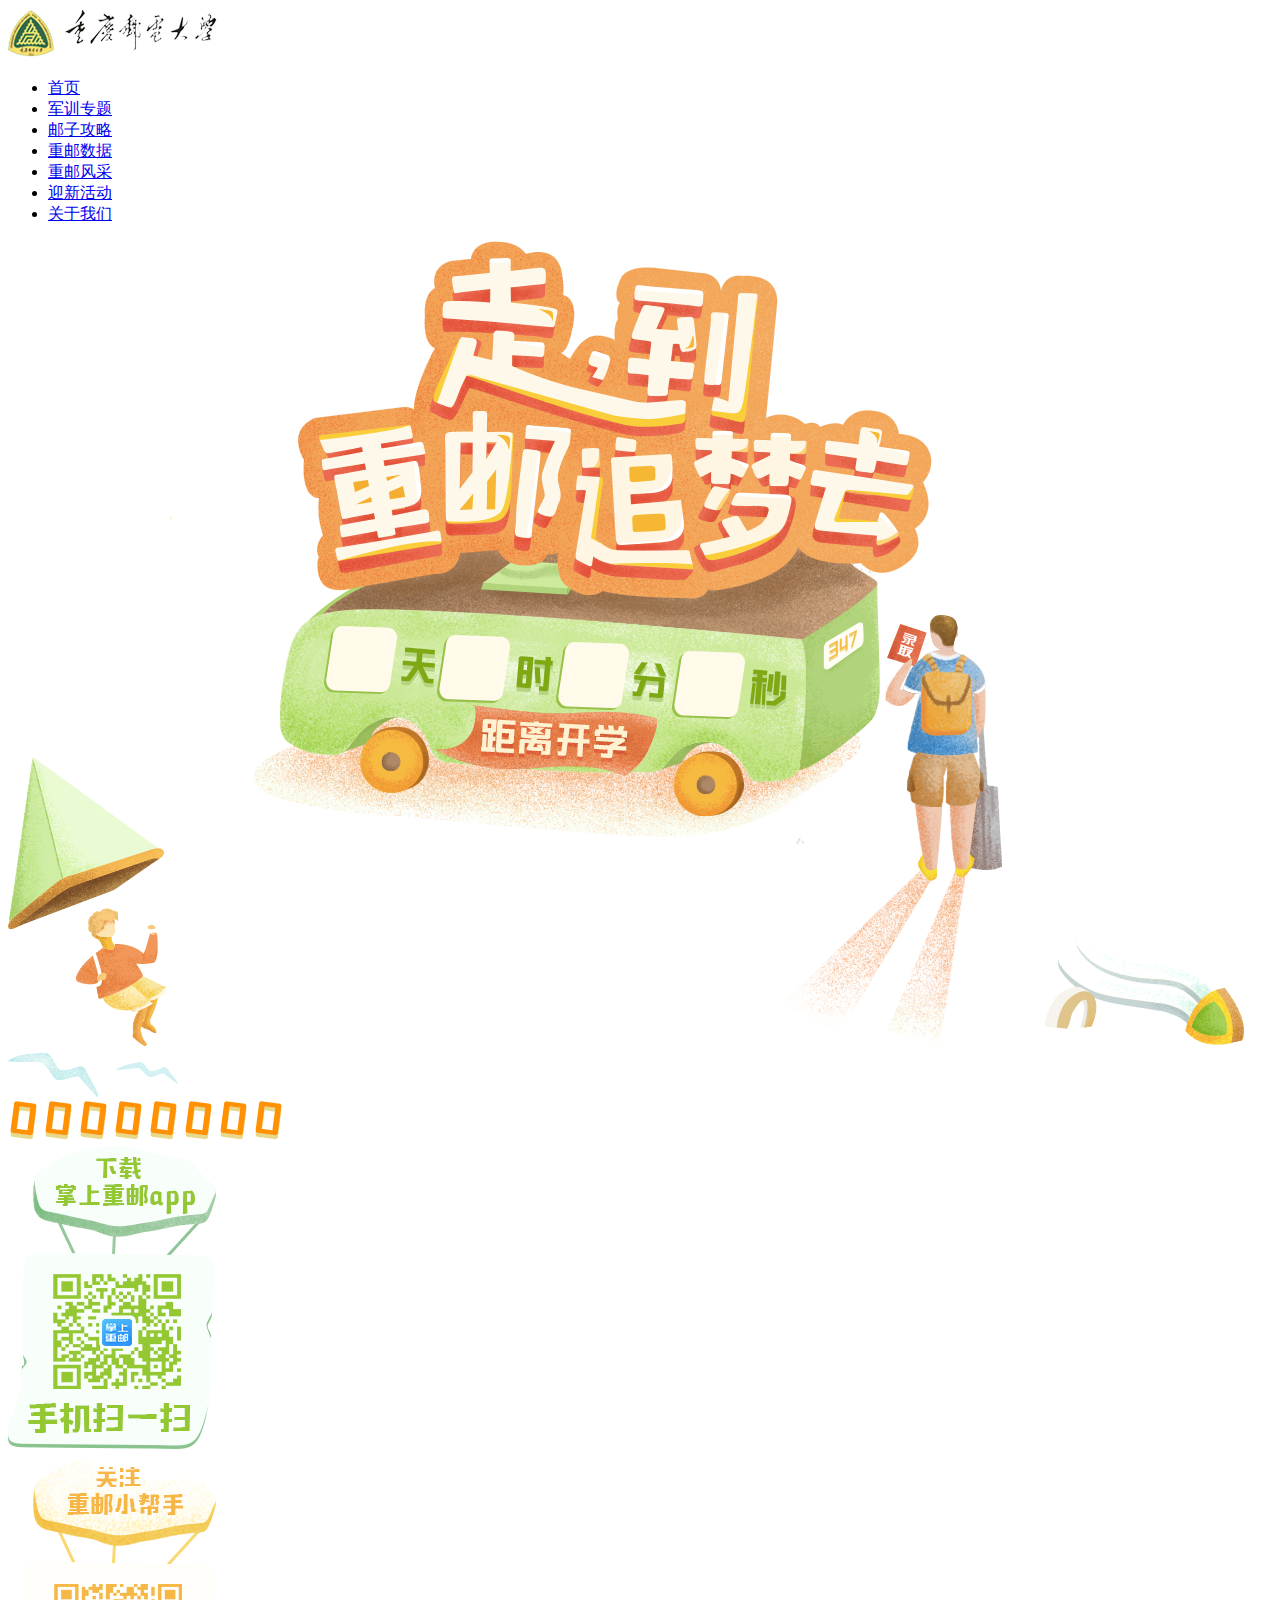
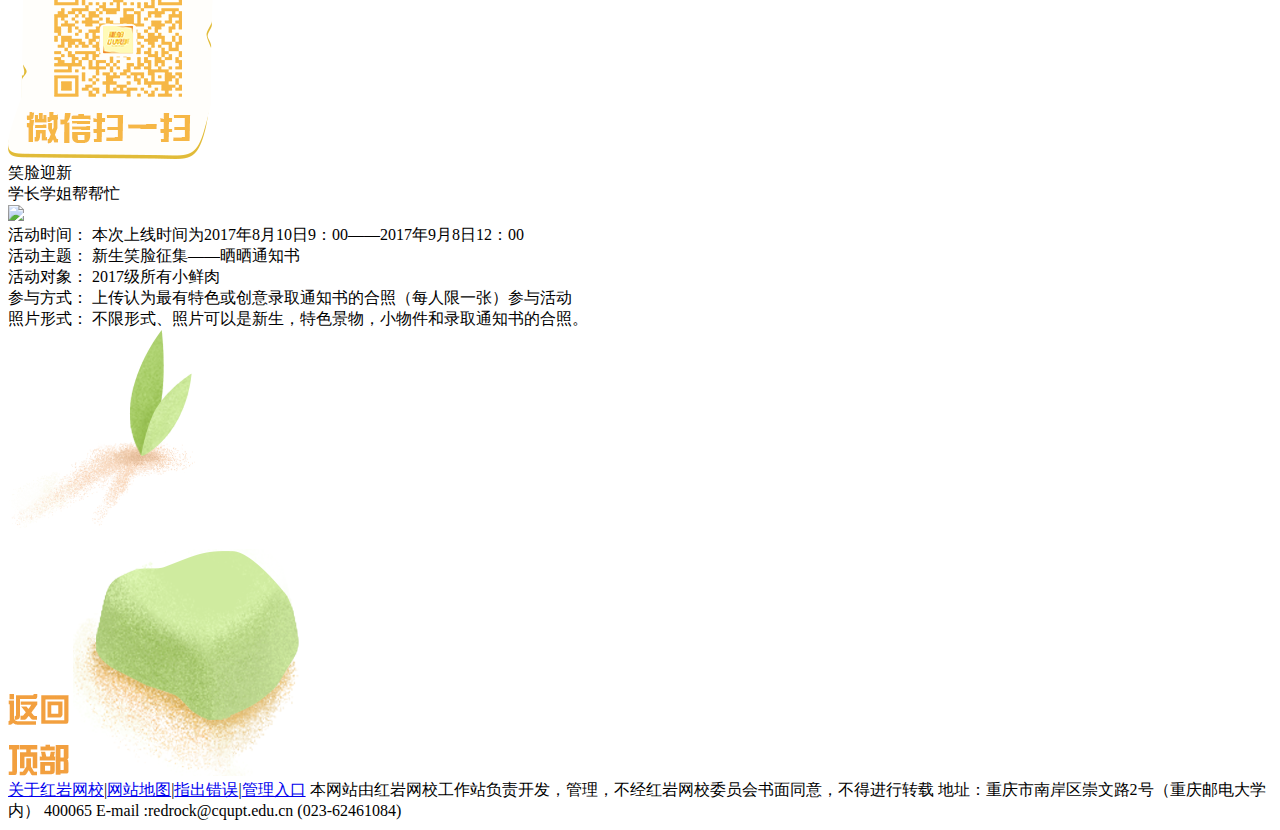
==== activity.html @ 335f45e1 "Add files via upload" ====
<!DOCTYPE html>
<html>
<head>
    <meta charset="utf-8">
    <title>迎新活动</title>
    <link rel="stylesheet" type="text/css" href="css/activity.css">
</head>
<body>
    <div id="header">
        <div class="header_main">
            <div class="logo">
            <a href="http://www.cqupt.edu.cn/cqupt/index.shtml"><img src="imgs/logo.jpg"></a>
            </div>
            <ul>
                <li><a href="index.html">首页</a></li>
                <li><a href="train.html">军训专题</a></li>
                <li><a href="strategy.html">邮子攻略</a></li>
                <li><a href="data.html">重邮数据</a></li>
                <li><a href="mien.html">重邮风采</a></li>
                <li><a href="activity.html">迎新活动</a></li>
                <li><a href="http://hongyan.cqupt.edu.cn/aboutus/">关于我们</a></li>
            </ul>
        </div>
    </div>
    <div id="main">
        <div class="banner">
            <img src="imgs/fly_people.png" class="people">
            <img src="imgs/banner.png" class="banner_main">
            <img src="imgs/building.png" class="building">
            <img src="imgs/bird.png" class="bird">
            <div class="count_down">
                <span id="day">
                    <img src="imgs/0.png" alt="" id="dayten" class="day1">
                    <img src="imgs/0.png" alt="" id= "dayunit" class="day2">
                </span>
                <span id="hour">
                    <img src="imgs/0.png" alt="" id="hourten" class="hour1">
                    <img src="imgs/0.png" alt="" id="hourunit" class="hour2">
                </span>
                <span id="minute">
                    <img src="imgs/0.png" alt="" id="mten" class="minute1">
                    <img src="imgs/0.png" alt="" id="munit" class="minute2">
                </span>
                <span id="second">
                    <img src="imgs/0.png" alt="" id="sten" class="second1">
                    <img src="imgs/0.png" alt="" id="sunit" class="second2">
                </span>
            </div>
        </div>
        <div id="left_box" class="fly_box">
            <img src="imgs/app.png">
        </div>
        <div id="right_box" class="fly_box">
            <img src="imgs/helper.png">
        </div>
        <div class="activity">
            <div class="mili-box">
                <div class="mili">
                    <div class="mi_activity"></div>
                    <div class="mi_head">
                        <div class="mi_btn_box">
                            <div class="mi_btn1 mi_btn .clearfix">笑脸迎新</div>
                            <div class="mi_btn2 mi_btn .clearfix">学长学姐帮帮忙</div>
                        </div>
                    </div>
                    <div class="mi_mid1">
                        <div class="smile">
                            <div class="smile_top">
                                <img src="imgs/happy_face.png">
                            </div>
                            <div class="smile_bottom">
                                <div class="smile_area">
                                    <span class="smile_bottom_title">活动时间：</span>
                                    <span class="smile_bottom_content">本次上线时间为2017年8月10日9：00——2017年9月8日12：00</span>
                                </div>
                                <div class="smile_area">
                                    <span class="smile_bottom_title">活动主题：</span>
                                    <span class="smile_bottom_content">新生笑脸征集——晒晒通知书</span>
                                </div>
                                <div class="smile_area">
                                    <span class="smile_bottom_title">活动对象：</span>
                                    <span class="smile_bottom_content">2017级所有小鲜肉</span>
                                </div>
                                <div class="smile_area">
                                    <span class="smile_bottom_title">参与方式：</span>
                                    <span class="smile_bottom_content">上传认为最有特色或创意录取通知书的合照（每人限一张）参与活动</span>
                                </div>
                                <div class="smile_area">
                                    <span class="smile_bottom_title">照片形式：</span>
                                    <span class="smile_bottom_content">不限形式、照片可以是新生，特色景物，小物件和录取通知书的合照。</span>
                                </div>
                            </div>
                        </div>
                    </div>
                    <div class="mi_mid2" style="display: none;">
                        <div class="older_help">
                            
                        </div>
                    </div>
                </div>
            </div>
        </div>
        <div class="grass">
            <img src="imgs/grass1.png">
        </div>
        <div class="go_top">
            <img src="imgs/reset.png" class="reset">
            <img src="imgs/reset_stone.png" class="stone">
        </div>
    </div>
    <div id="footer">
        <div class="footer_main">
            <span class="tongdao"><a href="#">关于红岩网校</a>|<a href="#">网站地图</a>|<a href="#">指出错误</a>|<a href="#">管理入口</a></span>
            <span class="shengming">本网站由红岩网校工作站负责开发，管理，不经红岩网校委员会书面同意，不得进行转载</span>
            <span class="relation">地址：重庆市南岸区崇文路2号（重庆邮电大学内） 400065 E-mail :redrock@cqupt.edu.cn (023-62461084)</span>
        </div>
    </div>
    <script src="js/daojishi.js"></script>
    <script src="js/goTop.js"></script>
    <script src="js/smile.js"></script>
</body>
</html>
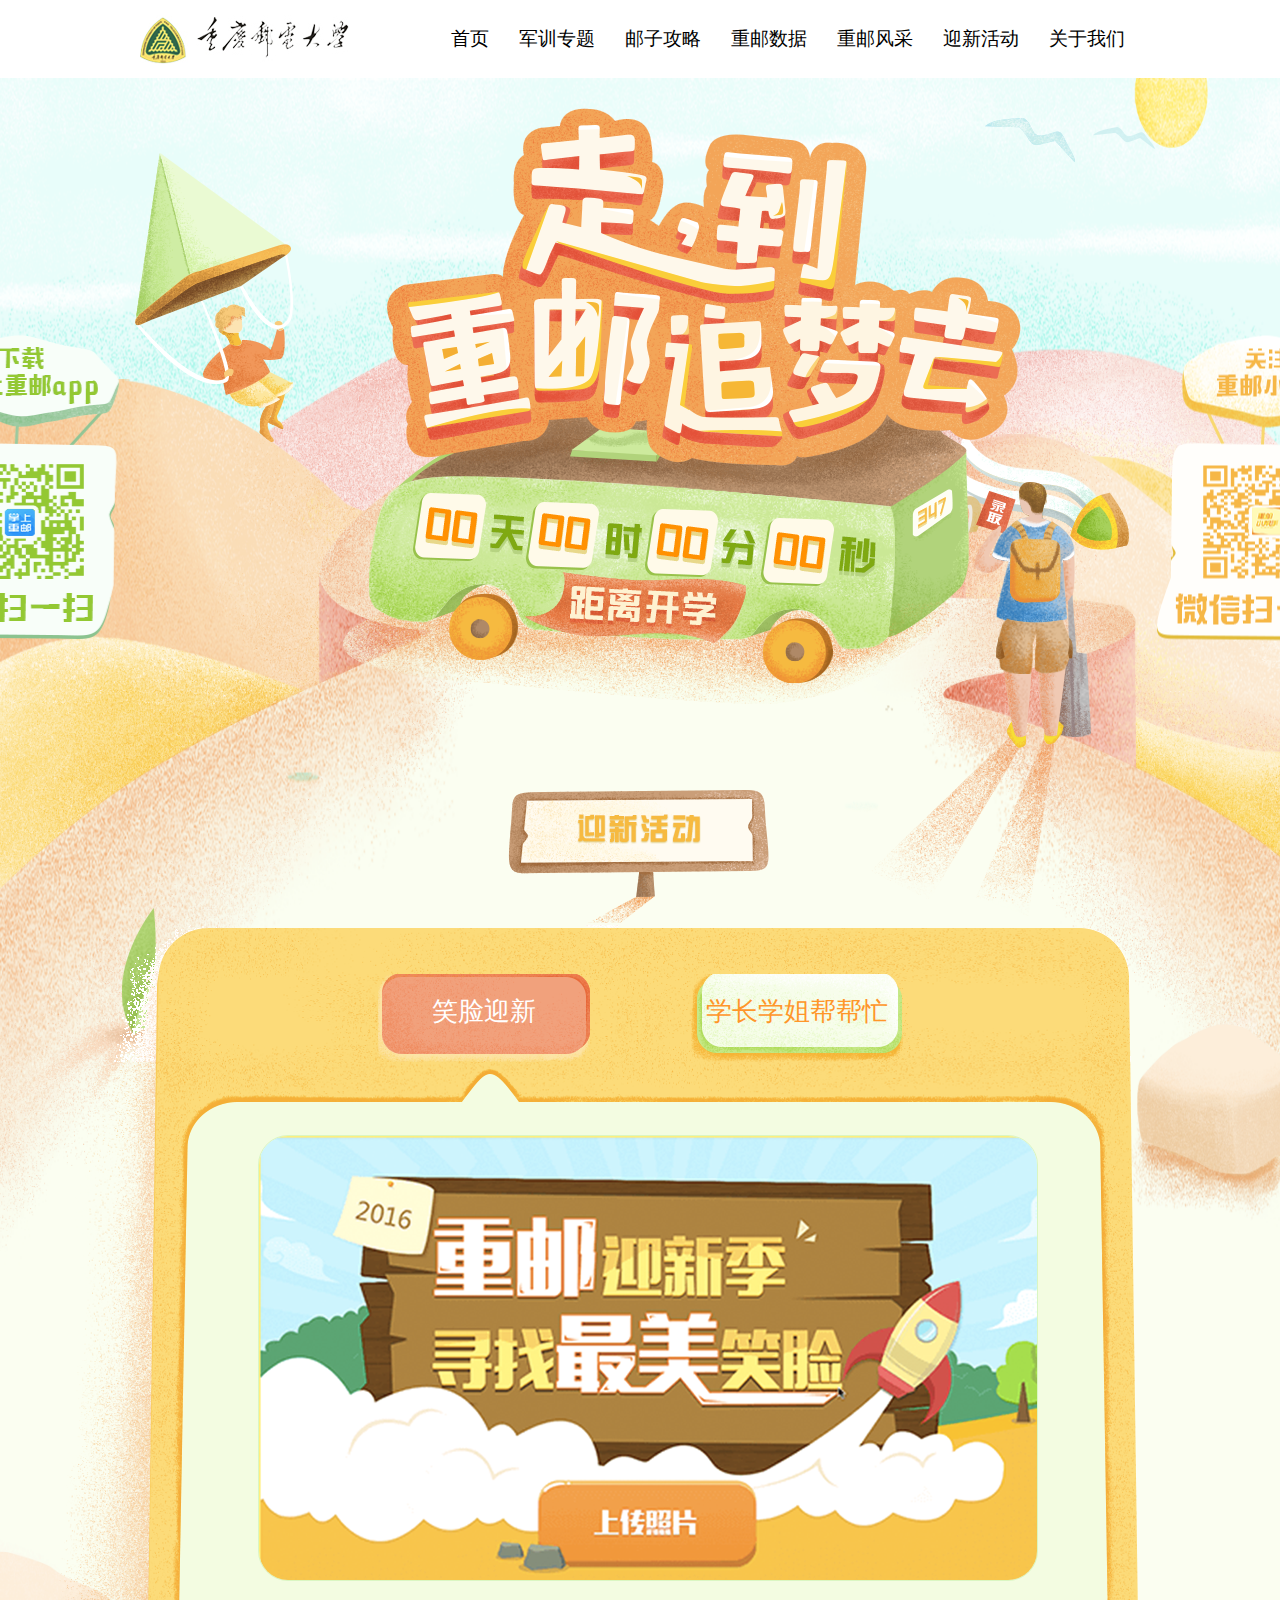
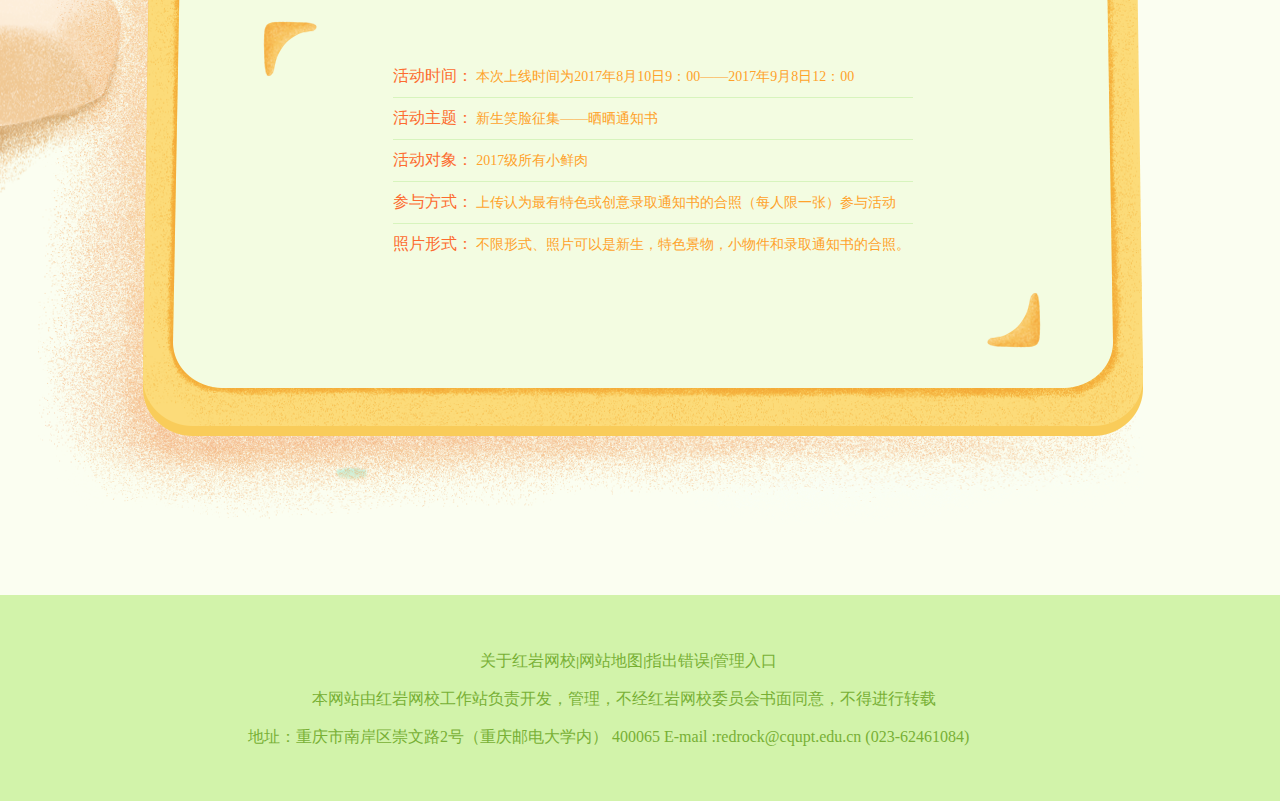
==== commit cfdc9a43: "最终上传" ====
--- a/activity.html
+++ b/activity.html
@@ -93,9 +93,53 @@
                         </div>
                     </div>
                     <div class="mi_mid2" style="display: none;">
-                        <div class="older_help">
+                        <!-- <div class="older_help"></div> -->
+                        <div class="mi_tittle">
+                            <ul class="classification clearfix">
+                                <li class="all">
+                                    <div>全部</div>
+                                    <div class="underline"></div>
+                                </li>
+                                <li class="learn">
+                                    <div>学习类</div>
+                                    <div class="underline"></div>
+                                    </li>
+                                <li cals>
+                                    <div>生活类</div>
+                                    <div class="underline"></div>
+                                </li>
+                                <li>
+                                    <div>活动类</div>
+                                    <div class="underline"></div>
+
+                                </li>
+                                <li>
+                                    <div>组织类</div>
+                                    <div class="underline"></div>
+                                </li>
+                                <li class="other">
+                                    <div>其他类</div>
+                                    <div class="underline"></div>
+                                </li>
+                            </ul>
+                        </div>
+                        <div class="paging_box">
+                            <div class="question">
+                                <div class="content">提问内容</div>
+                                <div class="questioner">提问者</div>
+                                <div class="time">时间</div>
+                            </div>
+                            <div class="ul_container">
+                                <ul id="ul1"></ul>
+                                <ul id="ul2"></ul>
+                                <div id="ul3"></div>
+                            </div>
                             
+                            <div id="div1">
+
+                            </div>
                         </div>
+
                     </div>
                 </div>
             </div>
@@ -118,5 +162,6 @@
     <script src="js/daojishi.js"></script>
     <script src="js/goTop.js"></script>
     <script src="js/smile.js"></script>
+    <script src='js/activity.js'></script>
 </body>
 </html>--- a/css/activity.css
+++ b/css/activity.css
@@ -0,0 +1,765 @@
+body, div, ul, li, h1, h2, h3, h4, h5, h6, input, form, a, p {
+    margin: 0;
+    padding: 0;
+}
+html, body {
+    margin: 0;
+    padding: 0;
+    font-size: 12px;
+    font-family: "Microsoft YaHei",Arial,Helvetica,sans-serif;
+    background: #fff;
+    color: #222;
+}
+ol, ul, li, h1, h2, h3, h4, h5, h6 {
+    list-style: none;
+}
+a {
+    color: #222;
+    text-decoration: none;
+    cursor: pointer;
+    outline: 0;
+}
+i, span {
+    font-style: normal;
+    /*font-weight: normal;*/
+}
+input, button, select{
+    font-family: "Microsoft YaHei",Arial,Helvetica,sans-serif;
+    outline: 0;
+}
+li:after {
+    clear: both;
+}
+ul:after {
+    clear: both;
+}
+
+/*头部*/
+#header{
+    position: fixed;
+    width: 100%;
+    background: #fff;
+    height: 78px;
+    z-index: 40;
+}
+#header .header_main{
+    position: fixed;
+    width: 1000px;
+    height: 78px;
+    margin-left: -500px;
+    left: 50%;
+    background: #fff;
+}
+#header .logo{
+    width: 213px;
+    float: left;
+    margin-right: 50px;
+}
+.logo img{
+    margin-top: 15px;
+}
+#header ul{
+    float: right;
+}
+#header ul li{
+    float: left;
+    display: inline-block;
+    list-style: none;
+}
+#header ul li a{
+    display: inline-block;
+    padding: 0 15px 0 15px;
+    line-height: 78px;
+    text-align: center;
+    vertical-align: middle;
+    text-decoration: none;
+    font-size: 19px;
+    color: #000;
+}
+#header ul li a:hover{
+    color: #fff;
+    background: #a4f087;
+}
+#header ul:after{
+    clear: both;
+}
+
+/*中间主体*/
+#main{
+    position: relative;
+    min-width: 1000px;
+    top: 78px;
+    height: 2195px;
+    margin: 0 auto;
+    background: url(../imgs/bg_train.png) no-repeat center center;
+    background-size: 100% 100%;
+    background-position: top;
+    overflow: hidden;
+}
+.banner{
+    position: relative;
+    width: 1030px;
+    height: 800px;
+    margin: 0 auto;
+}
+.banner_main{
+    animation: banner_in ease 1.5s
+}
+@keyframes banner_in{
+    0%{
+       opacity: 0;
+       transform: translate(-100px,-100px)
+    }
+    100%{
+       opacity: 1;
+       transform: translate(0,0)
+    }
+}
+.people{
+    position: relative;
+    top: 75px;
+    float: left;
+    left: 10px;
+    z-index: 3;
+    animation: fly_people_in 1.5s linear, fly_people linear infinite 6s 1.5s;
+}
+@keyframes fly_people_in{
+    0%  {transform: translate(0,-100%)}
+    100%{transform: translate(0,0)}
+}
+@keyframes fly_people{
+    0% {transform: translate(0,0)}
+    25%{transform: translate(0,-20px)}
+    50%{transform: translate(0,0px)}
+    75%{transform: translate(0,20px)}
+    100%{transform: translate(0,0px)}
+}
+.banner .banner_main{
+    position: relative;
+    top: 30px;
+    left: -25px;
+    float: right;
+    z-index: 2;
+}
+.banner .building{
+    position: absolute;
+    top: 359px;
+    left: 805px;
+    animation: fly_building infinite linear 3s;
+    z-index: 1;
+}
+@keyframes fly_building{
+    0% {transform: translate(0,0)}
+    25%{transform: translate(0,-5px)}
+    50%{transform: translate(0,-10px)}
+    75%{transform: translate(0,-5px)}
+    100%{transform: translate(0,0px)}
+}
+.banner .bird{
+    position: absolute;
+    top: 40px;
+    left: 860px;
+    animation: fly_bird_in 1.5s linear,fly_bird infinite linear 4s 1.5s;
+}
+@keyframes fly_bird_in{
+    0%  {transform: translate(30%,-100%)}
+    100%{transform: translate(0,0)}
+}
+@keyframes fly_bird{
+    0% {transform: translate(0,0)}
+    25%{transform: translate(0,-5px)}
+    50%{transform: translate(0,-0px)}
+    75%{transform: translate(0,5px)}
+    100%{transform: translate(0,0px)}
+}
+/*倒计时*/
+.count_down{
+    animation: count_down 1.5s;
+}
+@keyframes count_down{
+    0%  {transform: rotateX(180deg)}
+    50% {transform: rotateX(180deg)}
+    100%{transform: rotateX(0deg)}
+}
+#day{
+    position: absolute;
+    top: 429px;
+    left: 298px;
+    z-index: 3;
+}
+.day2{
+    position: relative;
+    left: -5px;
+    top: 3px;
+}
+#hour{
+    position: absolute;
+    top: 435px;
+    left: 411px;
+    z-index: 3;
+}
+.hour2{
+    position: relative;
+    left: -5px;
+    top: 3px;
+}
+#minute{
+    position: absolute;
+    top: 445px;
+    left: 529px;
+    z-index: 3;
+}
+.minute2{
+    position: relative;
+    left: -5px;
+    top: 3px;
+}
+#second{
+    position: absolute;
+    top: 454px;
+    left: 646px;
+    z-index: 3;
+}
+.second2{
+    position: relative;
+    left: -5px;
+    top: 3px;
+}
+#day img, #hour img, #minute img, #second img{
+    float: left;
+}
+/*左右的两个二维码*/
+#left_box{
+    position: fixed;
+    top: 20%;
+    left: 50%;
+    margin-left: -750px;
+    transform: translate(10%, 50%);
+    z-index: 3;
+    animation: left_box_in 1.5s linear,fly_leftbox infinite linear 6s 1.5s;
+}
+@keyframes left_box_in{
+    0%  {opacity:0; margin-left: -850px;}
+    100%{opacity: 1; margin-left: -750px;}
+}
+@keyframes fly_leftbox{
+    0% {transform: translate(10%,50%)}
+    25%{transform: translate(10%,55%)}
+    50%{transform: translate(10%,50%)}
+    75%{transform: translate(10%,45%)}
+    100%{transform: translate(10%,50%)}
+}
+#right_box{
+    position: fixed;
+    top: 20%;
+    right: 50%;
+    transform: translate(345%, 50%);
+    z-index: 3;
+    animation: right_box_in 1.5s linear, fly_rightbox infinite linear 6s 1.5s;
+}
+@keyframes right_box_in{
+    0%  {opacity: 0; margin-right: -100px}
+    100%{opacity: 1; margin-right: 0}
+}
+@keyframes fly_rightbox{
+    0% {transform: translate(345%,50%)}
+    25%{transform: translate(345%,55%)}
+    50%{transform: translate(345%,50%)}
+    75%{transform: translate(345%,45%)}
+    100%{transform: translate(345%,50%)}
+}
+/*迎新活动*/
+.mili-box {
+    position: relative;
+    top: -90px;
+    margin: 0 auto;
+    width: 1206px;
+    height: 1376px;
+}
+.mili {
+    position:relative;
+    height: 1376px;
+    width: 1106px;
+}
+.mi_activity {
+    margin-left: 470px;
+    width: 263px;
+    height: 137px;
+    background: url('../imgs/title_activity.png') center center no-repeat;
+}
+.mi_head {
+    position: relative;
+    height: 137px;
+    background: url('../imgs/mi_head.png') center center no-repeat;
+    z-index: 2;
+}
+.mi_btn_box {
+    position: absolute;
+    margin-top: 49px;
+    margin-left: 330px;
+    height: 90px;
+    width: 963px;
+}
+.mi_btn {
+    float: left;
+    width:213px;
+    height: 88px;
+    margin: 0 90px 0 10px;
+}
+.clearfix:after {
+    visibility: hidden;
+    display: block;
+    font-size: 0;
+    content: " ";
+    clear: both;
+    height: 0;
+}
+.mi_btn1 {
+    font-size: 26px;
+    font-family: "微软雅黑";
+    line-height: 75px;
+    width: 213px;
+    text-align: center;
+    cursor: pointer;
+    color: #ffffff;
+    background: url('../imgs/botton_hover.png') center center no-repeat;
+}
+.mi_btn2 {
+    font-size: 26px;
+    font-family: "微软雅黑";
+    line-height: 75px;
+    width: 213px;
+    text-align: center;
+    cursor: pointer;
+    color: #ff962a;
+    background: url('../imgs/botton.png') center center no-repeat;
+}
+.mi_mid1 {
+    position:absolute;
+    top: 247px;
+    left: 1px;
+    width: 1106px;
+    height: 1105px;
+    background: url('../imgs/mid2_ying.png') center center no-repeat;
+}
+.smile_top{
+    position: relative;
+    margin: 100px 90px 0 220px;
+    border: 1px solid #daf6c2;
+    width: 778px;
+    height: 444px;
+    border-radius: 30px;
+    overflow: hidden;
+}
+.smile_bottom{
+    position: relative;
+    top: 40px;
+    margin-left: 225px;
+    width: 778px;
+    height: 330px;
+    padding-top: 35px;
+    background: url("../imgs/jiao.png") no-repeat;
+}
+.smile_area{
+    margin: 10px; 
+    margin-left: 130px;
+    width: 520px;
+    border-bottom: 1px solid #d7f4bd;
+    padding-bottom: 10px;
+}
+.smile_area:last-child{
+    border: none;
+}
+.smile_bottom_title{
+    font-family: "微软雅黑";
+    font-size: 16px;
+    color: #fd6b2f;
+}
+.smile_bottom_content{
+    font-family: "微软雅黑";
+    font-size: 14px;
+    color: #ffa22a;
+}
+.mi_mid2 {
+    position:absolute;
+    top: 233px;
+    left: 3.5px;
+    width: 1106px;
+    height: 1105px;
+    background: url('../imgs/mid2_bang.png') center center no-repeat;
+}
+
+
+/*返回顶部*/
+.go_top{
+    position: fixed;
+    top: 20%;
+    right: 50%;
+    margin-left: 100px;
+    transform: translate(500%, 480%);
+    z-index: 3;
+    cursor: pointer;
+    display: none;
+}
+.stone{
+    position: relative;
+    width: 90px;
+    height: 100px;
+}
+.reset{
+    position: relative;
+    top: -70px;
+    z-index: 4;
+    left: 67px;
+    width: 40px;
+    height: 50px;
+}
+
+
+
+/*小草*/
+.grass{
+    position: absolute;
+    top: 830px;
+}
+
+/*底部版尾*/
+#footer{
+    position: relative;
+    height: 206px;
+    width: 100%;
+    margin: 0 auto;
+    background: #d2f3aa;
+}
+#footer .footer_main{
+    position: relative;
+    width: 1000px;
+    margin: 0 auto;
+}
+#footer .tongdao{
+    position: relative;
+    width: 320px;
+    top: 56px;
+    color: #78b035;
+    margin: 0 auto;
+    display: block;
+}
+.tongdao a{
+    font-size: 16px;
+    font-family: '微软雅黑';
+    color: #78b035;
+    text-decoration: none;
+}
+.shengming{
+    position: relative;
+    display: block;
+    width: 657px;
+    font-size: 16px;
+    font-family: '微软雅黑';
+    color: #78b035;
+    margin: 0 auto;
+    top: 73px;
+}
+.relation{
+    position: relative;
+    display: block;
+    width: 784px;
+    font-size: 16px;
+    font-family: '微软雅黑';
+    color: #78b035;
+    margin: 0 auto;
+    top: 90px;
+}
+
+
+/*下面是学长学姐棒棒忙*/
+.mi_mid2 .mi_tittle {
+    position: relative;
+    height: 160px;
+}
+.classification {
+    position: relative;
+    margin: 49px auto 0 133px;
+    width: 940px;
+    height: 102px;
+    background: url('../imgs/bacc_green.png') center center no-repeat;
+}
+.classification li {
+    float: left;
+    width: 88px;
+    height: 69px;
+    // background: #222;
+    margin: 32px 0 1px 40px;
+    font-size: 20px;
+    text-align: center;
+    line-height: 64px;
+    color: #69bd31;
+    cursor: pointer;
+}
+.classification .all {
+    margin-left: 100px;
+}
+.classification .other {
+    margin-right: 100px;
+}
+
+.underline {
+    display: none;
+    height: 5px;
+    background-color: #ff8d13;
+    border-radius:5px;
+}
+.classification li:hover .underline {
+    display: block;
+}
+.classification li:hover div {
+    color: #ff8d13;
+}
+.paging_box {
+    position: relative;
+    margin-left: 156px;
+    width: 820px;
+    height: 760px;
+    background: #efffe1;
+
+}
+.question {
+    position: absolute;
+    top: 48px;
+    left: 90px;
+    width: 695px;
+    height: 36px;
+}
+.content {
+    float: left;
+    width: 504px;
+    color: #fd6b2f;
+    text-align: left;
+    font-size: 18px;
+    line-height: 36px;
+}
+.questioner {
+    float: left;
+    width: 113px;
+    color: #fd6b2f;
+    text-align: left;
+    font-size: 18px;
+    line-height: 36px;
+}
+.time {
+    float: left;
+    width: 78px;
+    color: #fd6b2f;
+    text-align: left;
+    font-size: 18px;
+    line-height: 36px;
+}
+.ul_container {
+    position: absolute;
+    top: 116px;
+    left: 90px;
+    width: 695px;
+    height: 540px;
+}
+#ul1 {
+
+    float: left;
+    width: 503px;
+    height: 544px;
+}
+#ul1 li {
+    position: relative;
+    border-bottom: 2px solid #c4eca1;
+    overflow: hidden;
+    width: 503px;
+    height: 41px;
+    // background:red;
+    color: #ff9524;
+    line-height: 41px;
+    font-size: 16px;
+    cursor: pointer;
+}
+#ul2 {
+
+    float: left;
+    width: 113px;
+    height: 544px;
+}
+#ul2 li {
+    position: relative;
+    border-bottom: 2px solid #c4eca1;
+    overflow: hidden;
+    width: 114px;
+    height: 41px;
+    color: #f8deaf;
+    text-align: left;
+    line-height: 41px;
+    font-size: 14px;
+}
+#ul3 {
+    float: left;
+    width: 78px;
+    height: 544px;
+}
+#ul3 li {
+    position: relative;
+
+    border-bottom: 2px solid #c4eca1;
+    overflow: hidden;
+    width: 78px;
+    height: 41px;
+
+    color: #f8deaf;
+    text-align: left;
+    line-height: 41px;
+    font-size: 14px;
+}
+#paging_a {
+    display: block;
+    width: 32px;
+    height: 32px;
+    background: #ffc546;
+}
+#div1 {
+    position: absolute;
+    left: 274px;
+    bottom: 30px;
+    width: 313px;
+    height: 40px;
+} 
+#div1 a {
+    margin-left: 10px;
+}
+#paging_prev {
+    display: block;
+    float: left;
+    width: 24px;
+    height: 36px;
+    background: url('../imgs/prev.png') center center no-repeat;
+}
+#paging_prev_not {
+    display: block;
+    float: left;
+    width: 24px;
+    height: 36px;
+    background: url('../imgs/prev.png') center center no-repeat;
+    opacity: 0.4;
+}
+#paging_next {
+    display: block;
+    float: left;
+    width: 24px;
+    height: 36px;
+    background: url('../imgs/next.png') center center no-repeat;
+}
+#paging_next_not {
+    display: block;
+    float: left;
+    width: 24px;
+    height: 36px;
+    background: url('../imgs/next.png') center center no-repeat;
+    opacity: 0.4;
+}
+#paging_num {
+    display: block;
+    float: left;
+    color: #fff;
+    width: 32px;
+    height :32px;
+    border-radius: 50%;
+    background: #ffc546;
+    text-align: center;
+    line-height: 32px;
+    font-size: 18px;
+}
+#paging_num_oth {
+    display: block;
+    float: left;
+    color: #ffc546;
+    width: 32px;
+    height :32px;
+    // border-radius: 50%;
+    background: transparent;
+    text-align: center;
+    line-height: 32px;
+    font-size: 18px;
+}
+/*点击放大*/
+.fc_pic {
+    position: relative;
+    top: 200px;
+    width: 100px;
+    height: 100px;
+    // background: red;
+}
+#mask {
+    position:fixed;
+    top: 0;
+    left: 0;
+    height:100%;
+    width:100%;
+    background: #222;
+    opacity: 0.7;
+    filter: alpha(opacity = 70);
+    z-index: 100;
+}
+#fc_big {
+    position: relative;
+    margin: -1200px auto 0 auto;
+    height: 812px;
+    width: 939px;
+    background: url('../imgs/wrap_fff.png') center center no-repeat;
+    z-index: 110;
+}
+#fc_big .big_close {
+    position: absolute;
+    top: 21px;
+    right: 26px;
+    width: 52px;
+    height: 53px;
+    background :url('../imgs/close.png') center center no-repeat;
+}
+#fc_big .question_mark {
+    position: absolute;
+    top: 47px;
+    left: 45px;
+    width: 29px;
+    height: 29px;
+    background: url('../imgs/question_mark.png') center center no-repeat;
+} 
+.big_qes {
+    position: absolute;
+    top: 38px;
+    left: 80px;
+    width: 772px;
+    height: 40px;
+    background: red;
+}
+
+.reply {
+    position: absolute;
+    top: 110px;
+    left: 122px;
+    width: 196px;
+    height: 69px;
+    text-align:left;
+    font-size: 20px;
+    line-height: 69px;
+    color: #999;
+    background: green;
+}
+/*
+#ul4 {
+    float: left;
+    width: 200px;
+    height: 200px;
+    background-color: #222;
+    opacity: 0.3;
+}
+#paging_prev2 {
+    display: block;
+    float: left;
+    width: 24px;
+    height: 36px;
+    background: url('../imgs/prev.png') center center no-repeat;
+}*/